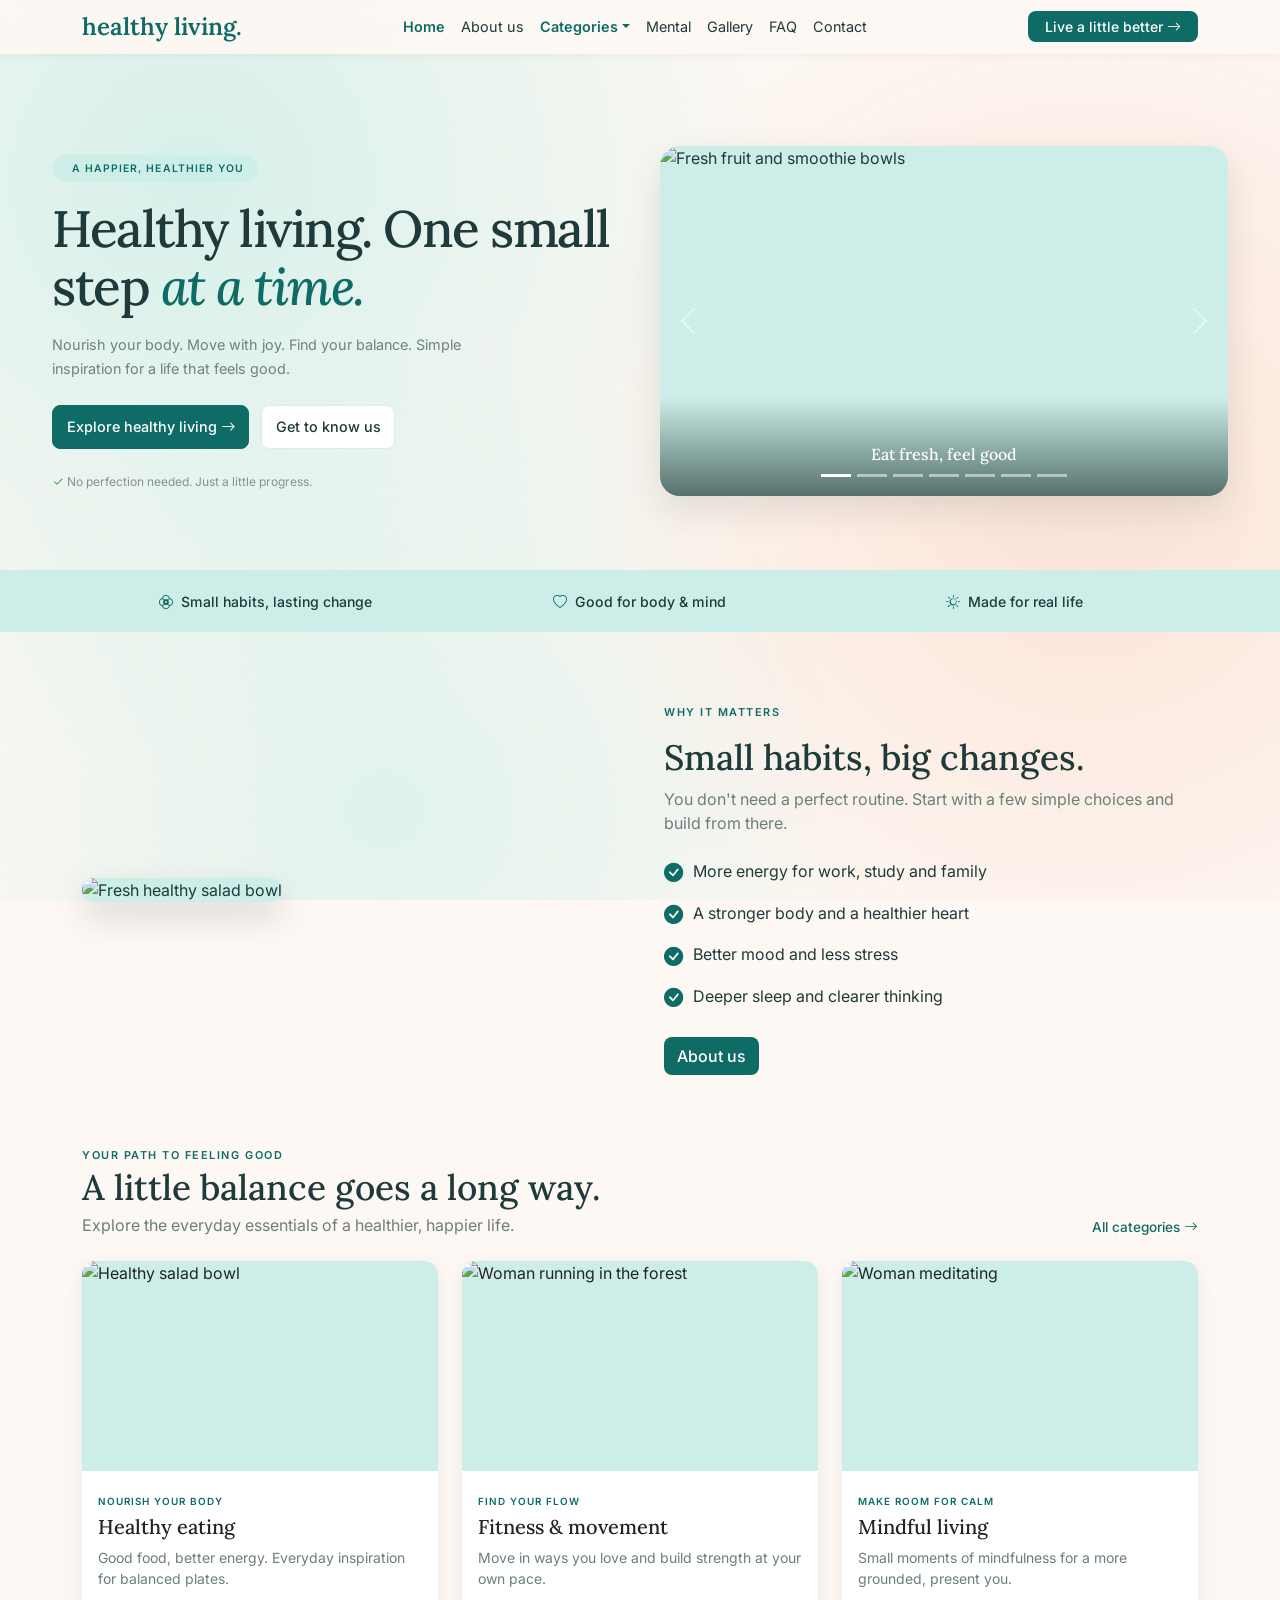
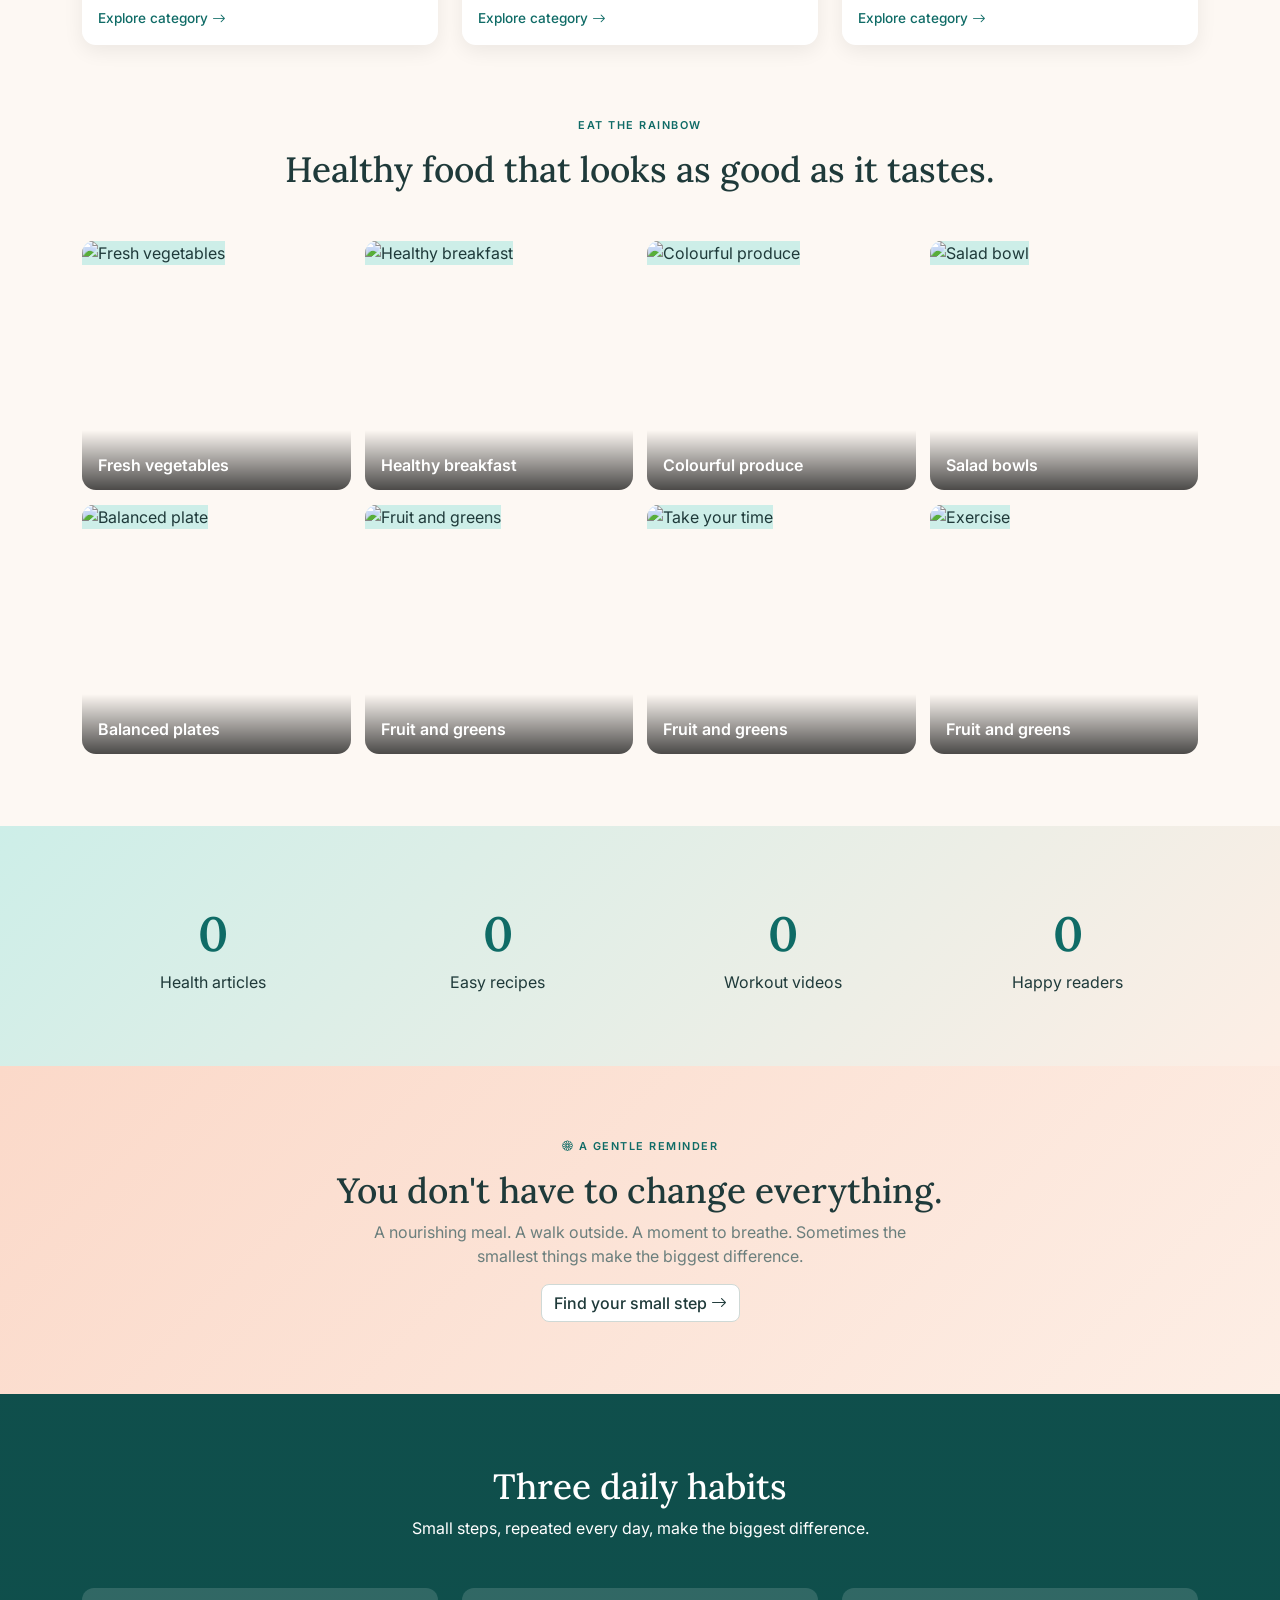
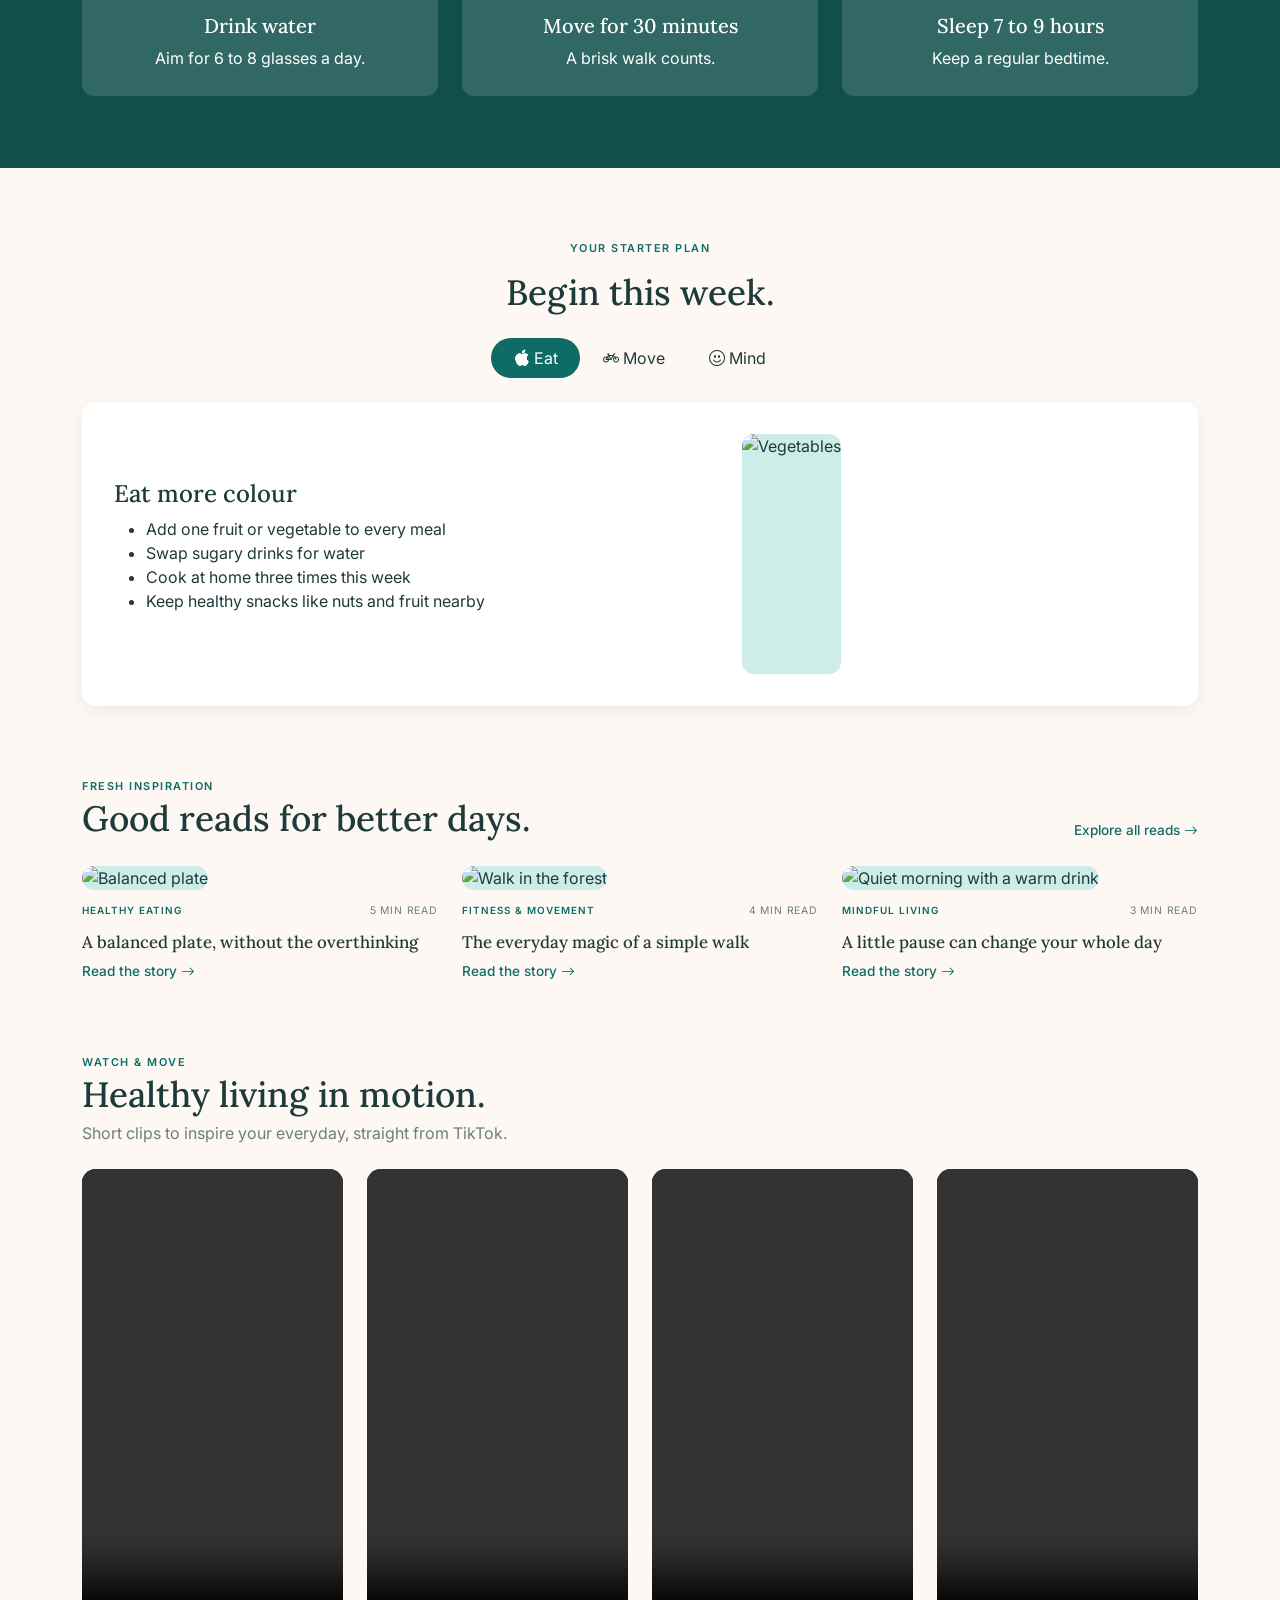
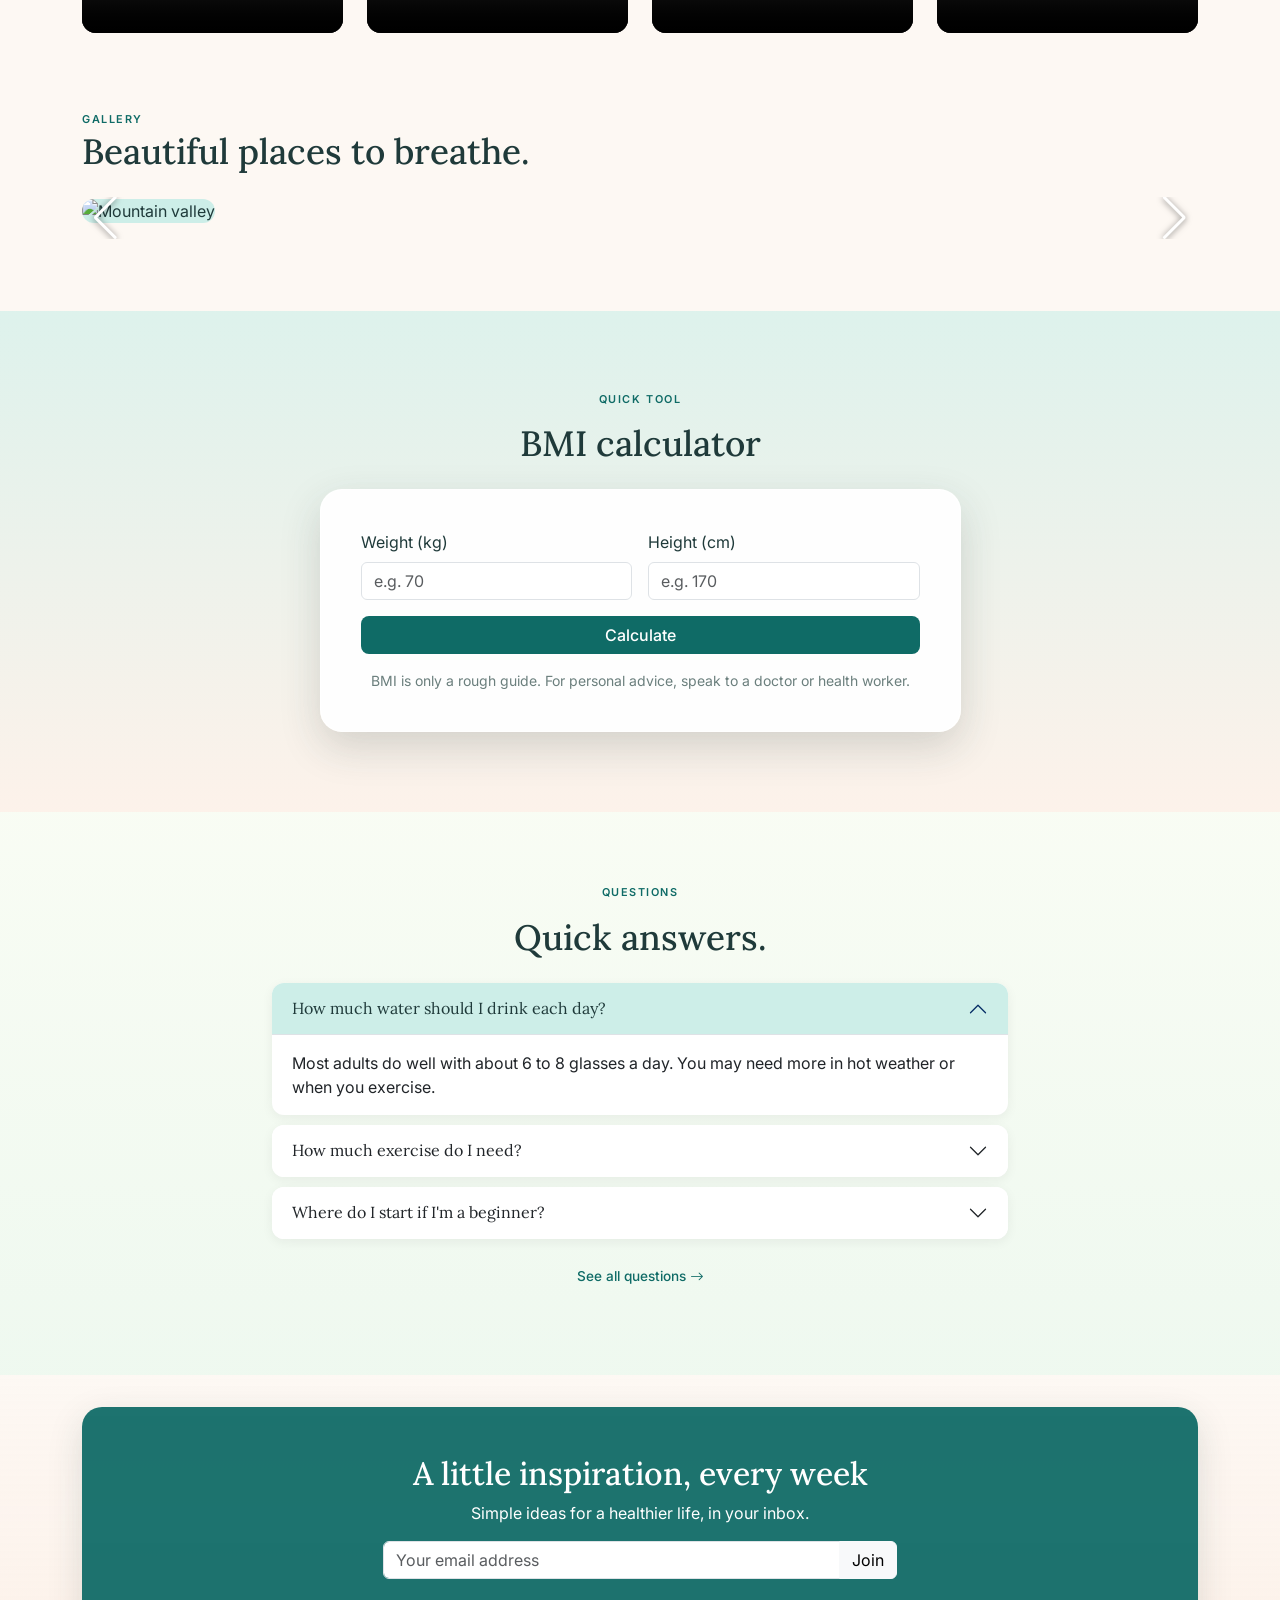
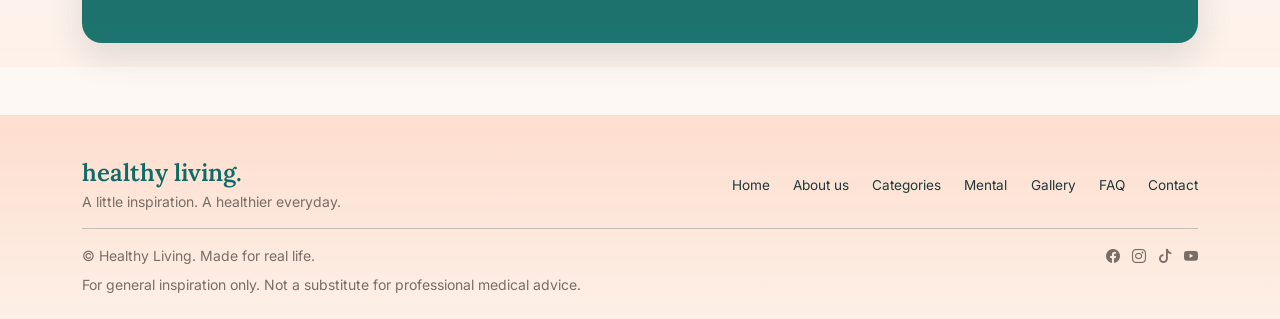
==== index.html @ b0c90068 "Add files via upload" ====
<!DOCTYPE html>
<html lang="en">
<head>
<title>Home | Healthy Living</title>

<link href="https://cdn.jsdelivr.net/npm/bootstrap@5.3.3/dist/css/bootstrap.min.css" rel="stylesheet">
<link href="https://cdn.jsdelivr.net/npm/bootstrap-icons@1.11.3/font/bootstrap-icons.min.css" rel="stylesheet">
<link href="https://cdnjs.cloudflare.com/ajax/libs/aos/2.3.4/aos.css" rel="stylesheet">
<link href="https://cdn.jsdelivr.net/npm/swiper@11/swiper-bundle.min.css" rel="stylesheet">
<link href="https://fonts.googleapis.com/css2?family=Lora:ital,wght@0,500;0,600;1,500&family=Inter:wght@400;500;600&display=swap" rel="stylesheet">

<style>
:root {
  --teal: #0f6b66;
  --teal-dark: #0a524e;
  --ink: #1f3a3a;
  --muted: #6b7f7d;
  --cream: #fdf8f3;
  --mint: #cdeee8;
  --peach: #fbd9c9;
  --peach-soft: #fdeee5;
}

html {
  scroll-behavior: smooth;
}

body {
  font-family: Inter, sans-serif;
  color: var(--ink);
  background: var(--cream);
  position: relative;
  isolation: isolate;
}

body::before {
  content: "";
  position: fixed;
  inset: 0;
  z-index: -1;
  background:
    radial-gradient(circle at 15% 20%, rgba(205,238,232,.8), transparent 45%),
    radial-gradient(circle at 85% 55%, rgba(251,217,201,.7), transparent 45%),
    radial-gradient(circle at 30% 90%, rgba(205,238,232,.6), transparent 40%);
}

h1, h2, h3, h4, h5, .brand {
  font-family: Lora, serif;
}

img {
  background: var(--mint);
}

.muted {
  color: var(--muted);
}

.brand {
  color: var(--teal);
  font-weight: 600;
  font-size: 1.5rem;
  text-decoration: none;
}

.eyebrow {
  text-transform: uppercase;
  letter-spacing: .14em;
  font-size: .68rem;
  color: var(--teal);
  font-weight: 600;
}

.btn-teal {
  background: var(--teal);
  color: #fff;
  border-radius: 8px;
  font-weight: 500;
}

.btn-teal:hover {
  background: var(--teal-dark);
  color: #fff;
}

.btn-ghost {
  background: #fff;
  border: 1px solid #cfd9d6;
  border-radius: 8px;
  color: var(--ink);
  font-weight: 500;
}

.btn-ghost:hover {
  background: var(--mint);
}

.more {
  color: var(--teal);
  font-size: .85rem;
  text-decoration: none;
  font-weight: 500;
}

.block {
  padding: 4.5rem 0;
}

.block-title {
  font-size: clamp(1.6rem, 3.5vw, 2.2rem);
  font-weight: 500;
}

.site-nav {
  background: rgba(253,248,243,.92);
  backdrop-filter: blur(8px);
  box-shadow: 0 1px 10px rgba(0,0,0,.05);
}

.site-nav .nav-link {
  color: var(--ink);
  font-size: .9rem;
}

.site-nav .nav-link:hover,
.site-nav .nav-link.active {
  color: var(--teal);
  font-weight: 600;
}

.hero {
  padding: 7.5rem 0 3rem;
  min-height: 570px;
  display: flex;
  align-items: center;
}

.hero .container {
  max-width: 1200px;
}

.hero .row {
  --bs-gutter-x: 2.5rem;
  align-items: center;
}

.hero h1 {
  font-size: clamp(2.5rem, 4.5vw, 3.2rem);
  font-weight: 500;
  line-height: 1.12;
  letter-spacing: -1.5px;
  margin: 1.15rem 0;
  color: var(--ink);
}

.hero h1 em {
  color: var(--teal);
  font-style: italic;
}

.hero .muted {
  max-width: 440px;
  font-size: .9rem;
  line-height: 1.65;
  color: #71817e;
}

.pill {
  display: inline-flex;
  align-items: center;
  gap: .4rem;
  padding: .35rem .85rem;
  border-radius: 30px;
  background: rgba(205,238,232,.9);
  color: var(--teal);
  font-size: .65rem;
  font-weight: 600;
  letter-spacing: .1em;
  text-transform: uppercase;
}

.hero .btn {
  font-size: .9rem;
  padding: .65rem .85rem;
}

.hero .btn-teal {
  background: var(--teal);
  border: 1px solid var(--teal);
}

.hero .btn-ghost {
  background: #fff;
  border: 1px solid #e3e8e5;
}

.promise {
  font-size: .75rem;
  color: #87938f;
}

.hero-slider {
  position: relative;
  width: 100%;
  border-radius: 20px;
  overflow: hidden;
  background: var(--mint);
  box-shadow: 0 14px 35px rgba(31,58,58,.12);
}

.hero-slider .carousel-item img {
  display: block;
  width: 100%;
  height: 350px;
  object-fit: cover;
}

.hero-slider .carousel-caption {
  left: 0;
  right: 0;
  bottom: 0;
  padding: 3rem 1rem 2rem;
  background: linear-gradient(to bottom, transparent, rgba(20,45,42,.65));
}

.hero-slider .carousel-caption h5 {
  font-family: Lora, serif;
  font-size: 1rem;
  color: #fff;
  margin: 0;
}

.hero-slider .carousel-indicators {
  margin-bottom: .55rem;
}

.hero-slider .carousel-control-prev,
.hero-slider .carousel-control-next {
  width: 10%;
}

.strip {
  background: var(--mint);
  padding: 1.2rem 0;
}

.strip i {
  color: var(--teal);
  margin-right: .5rem;
}

.strip span {
  font-size: .88rem;
  font-weight: 500;
}

.why-img {
  border-radius: 18px;
  width: 100%;
  height: 440px;
  object-fit: cover;
  box-shadow: 0 14px 34px rgba(0,0,0,.15);
}

.check li {
  list-style: none;
  margin-bottom: .8rem;
  display: flex;
  gap: .6rem;
}

.check i {
  color: var(--teal);
  font-size: 1.2rem;
}

.cat {
  background: #fff;
  border: 0;
  border-radius: 14px;
  overflow: hidden;
  box-shadow: 0 6px 20px rgba(0,0,0,.07);
  transition: transform .3s;
}

.cat:hover {
  transform: translateY(-6px);
}

.cat img {
  width: 100%;
  height: 210px;
  object-fit: cover;
}

.tag {
  color: var(--teal);
  text-transform: uppercase;
  font-size: .62rem;
  letter-spacing: .1em;
  font-weight: 600;
}

.food-grid {
  display: grid;
  grid-template-columns: repeat(auto-fill, minmax(250px, 1fr));
  gap: 14px;
}

.food {
  position: relative;
  border-radius: 14px;
  overflow: hidden;
  height: 250px;
}

.food img {
  width: 100%;
  height: 100%;
  object-fit: cover;
  transition: transform .5s;
}

.food:hover img {
  transform: scale(1.08);
}

.food span {
  position: absolute;
  left: 0;
  right: 0;
  bottom: 0;
  padding: 1.4rem 1rem .8rem;
  color: #fff;
  font-weight: 600;
  background: linear-gradient(transparent, rgba(0,0,0,.7));
}

.stats {
  background: linear-gradient(135deg, var(--mint), var(--peach-soft));
  background:linear-gradient(rgba(15,60,58,.6), rgba(15,60,58,.6)), 
  url("images/answers.jpg")center/cover/ no-repeat;
}

.stat-num {
  font-family: Lora, serif;
  font-size: 3rem;
  font-weight: 600;
  color: var(--teal);
}

.reminder {
  background: linear-gradient(135deg, var(--peach), var(--peach-soft));
  text-align: center;
  padding: 4.5rem 0;
  background:linear-gradient(rgba(15,60,58,.6), rgba(15,60,58,.6)), 
  url("images/answers.jpg")center/cover/ no-repeat;
}

.banner {
  background:
    linear-gradient(rgba(15,60,58,.6), rgba(15,60,58,.6)),
    url("images/dailyhabits.jpg")center/cover no-repeat;
  background-color: var(--teal);
  color: #fff;
  text-align: center;
}

.tip {
  background: rgba(255,255,255,.14);
  border-radius: 12px;
  padding: 1.6rem;
}

.tip i {
  font-size: 2rem;
  display: block;
  margin-bottom: .5rem;
}

.plan .nav-link {
  color: var(--ink);
  border-radius: 30px;
  padding: .5rem 1.4rem;
}

.plan .nav-link.active {
  background: var(--teal);
  color: #fff;
}

.plan-box {
  background: #fff;
  border-radius: 14px;
  padding: 2rem;
  box-shadow: 0 6px 20px rgba(0,0,0,.06);
}

.plan-img {
  width: 100%;
  height: 100%;
  min-height: 240px;
  object-fit: cover;
  border-radius: 12px;
}

.read img {
  width: 100%;
  height: 210px;
  object-fit: cover;
  border-radius: 12px;
}

.read h5 {
  font-size: 1.05rem;
  margin: .8rem 0 .4rem;
}

.read .meta {
  font-size: .65rem;
  text-transform: uppercase;
  letter-spacing: .08em;
  color: var(--muted);
  display: flex;
  justify-content: space-between;
  margin-top: .8rem;
}

.video-card video {
  width: 100%;
  border-radius: 14px;
  background: #000;
  aspect-ratio: 9/16;
  object-fit: cover;
}

.swiper-slide img {
  width: 100%;
  height: 300px;
  object-fit: cover;
  border-radius: 14px;
}

.swiper-pagination-bullet-active {
  background: var(--teal);
}

.swiper-button-next,
.swiper-button-prev {
  color: #fff;
  text-shadow: 0 1px 6px rgba(0,0,0,.5);
}

.calc {
  background:
    linear-gradient(
      rgba(205,238,232,.65),
      rgba(253,238,229,.65)
    ),
    url("images/calc.jpg")center/cover no-repeat;
  padding: 5rem 0;
}

.calc-card {
  background: rgba(255,255,255,.96);
  border: 1px solid rgba(255,255,255,.8);
  border-radius: 22px;
  padding: 2.5rem;
  box-shadow: 0 15px 40px rgba(31,58,58,.18);
}

#faq {
  background:
    linear-gradient(
      rgba(248,252,244,.91),
      rgba(237,248,239,.91)
    ),
   url("images/answers.jpg")center/cover no-repeat;
}

.accordion-button:not(.collapsed) {
  background: var(--mint);
  color: var(--ink);
}

.accordion-item {
  border: 0;
  margin-bottom: 10px;
  border-radius: 12px !important;
  overflow: hidden;
  box-shadow: 0 3px 12px rgba(0,0,0,.06);
}

#newsletter {
  padding-top: 2rem;
  padding-bottom: 2rem;
  background:
    linear-gradient(
      rgba(253,248,243,.55),
      rgba(253,238,229,.70)
    ),
   url("images/diet.jpg")center/cover no-repeat;
}

.news {
  background: rgba(15,107,102,.94);
  color: #fff;
  border-radius: 20px;
  padding: 3rem 2rem;
  text-align: center;
  box-shadow: 0 12px 35px rgba(31,58,58,.15);
}

.site-footer {
  background:
    linear-gradient(
      rgba(253,217,201,.88),
      rgba(253,238,229,.91)
    ),
  url("images/eat freshfeelgood.avif")center/cover no-repeat;
  padding: 2.5rem 0 1.5rem;
  margin-top: 3rem;
}

.foot-links a {
  margin-left: 1.2rem;
  color: var(--ink);
  text-decoration: none;
  font-size: .85rem;
}

.foot-links a:hover {
  color: var(--teal);
}

.foot-note {
  color: #7a6d66;
}

#topBtn {
  position: fixed;
  right: 20px;
  bottom: 20px;
  z-index: 99;
  width: 46px;
  height: 46px;
  border: 0;
  border-radius: 50%;
  background: var(--teal);
  color: #fff;
  font-size: 1.3rem;
  display: none;
  box-shadow: 0 4px 10px rgba(0,0,0,.3);
}

@media (max-width: 991.98px) {
  .hero {
    padding: 7rem 0 3rem;
    min-height: auto;
  }

  .hero h1 {
    font-size: clamp(2.3rem, 6vw, 3.1rem);
  }

  .hero-slider .carousel-item img {
    height: 350px;
  }
}

@media (max-width: 575.98px) {
  .hero {
    padding: 6.5rem 0 2.5rem;
  }

  .hero .row {
    --bs-gutter-x: 1.5rem;
  }

  .hero h1 {
    font-size: 2.35rem;
    letter-spacing: -1px;
  }

  .hero .btn {
    font-size: .82rem;
    margin-bottom: .5rem;
  }

  .hero-slider .carousel-item img {
    height: 270px;
  }

  .calc {
    padding: 3rem 0;
  }

  .calc-card {
    padding: 1.5rem;
  }

  .news {
    padding: 2rem 1rem;
  }

  .foot-links {
    margin-top: 1rem;
  }

  .foot-links a {
    margin-left: 0;
    margin-right: .9rem;
  }
}
</style>
</head>

<body>

<nav class="navbar navbar-expand-lg fixed-top site-nav">
  <div class="container">
    <a class="brand" href="index.html">healthy living.</a>

    <button class="navbar-toggler" type="button"
      data-bs-toggle="collapse" data-bs-target="#menu"
      aria-controls="menu" aria-expanded="false"
      aria-label="Toggle navigation">
      <span class="navbar-toggler-icon"></span>
    </button>

    <div class="collapse navbar-collapse" id="menu">
      <ul class="navbar-nav mx-auto align-items-lg-center">
        <li class="nav-item">
          <a class="nav-link active" href="index.html">Home</a>
        </li>

        <li class="nav-item">
          <a class="nav-link" href="about us.html">About us</a>
        </li>

        <li class="nav-item dropdown">
            <a class="nav-link dropdown-toggle active" href="#" data-bs-toggle="dropdown" aria-current="page">Categories</a>
            <ul class="dropdown-menu">
              <li><a class="dropdown-item" href="categories.html#eating">Healthy eating</a></li>
              <li><a class="dropdown-item" href="categories.html#fitness">Fitness &amp; movement</a></li>
              <li><a class="dropdown-item" href="categories.html#mindful">Mindful living</a></li>
              <li><a class="dropdown-item" href="categories.html#sleep">Better sleep</a></li>
            </ul>
          </li>
        <li class="nav-item"><a class="nav-link" href="mental.html">Mental</a></li>
        <li class="nav-item"><a class="nav-link" href="gallery.html">Gallery</a></li>
        <li class="nav-item"><a class="nav-link" href="faq.html">FAQ</a></li>
        <li class="nav-item"><a class="nav-link" href="contact.html">Contact</a></li>
      </ul>

      <a class="btn btn-teal btn-sm px-3" href="#plan">
        Live a little better <i class="bi bi-arrow-right"></i>
      </a>
    </div>
  </div>
</nav>

<main>

  <header class="hero">
    <div class="container">
      <div class="row align-items-center g-5">
        <div class="col-lg-6" data-aos="fade-right">
          <span class="pill"><i class="bi bi-leaf"></i> A happier, healthier you</span>
          <h1>Healthy living. One small step <em>at a time.</em></h1>
          <p class="muted mb-4">
            Nourish your body. Move with joy. Find your balance.
            Simple inspiration for a life that feels good.
          </p>
          <a href="#categories" class="btn btn-teal btn-lg me-2">
            Explore healthy living <i class="bi bi-arrow-right"></i>
          </a>
          <a href="about us.html" class="btn btn-ghost btn-lg">Get to know us</a>
          <p class="promise mt-4 mb-0">
            <i class="bi bi-check2 text-success"></i>
            No perfection needed. Just a little progress.
          </p>
        </div>

        <div class="col-lg-6" data-aos="fade-left">
          <div id="heroSlider"
            class="hero-slider carousel slide carousel-fade"
            data-bs-ride="carousel" data-bs-interval="4000">

            <div class="carousel-indicators">
              <button type="button" data-bs-target="#heroSlider" data-bs-slide-to="0" class="active" aria-label="Slide 1"></button>
              <button type="button" data-bs-target="#heroSlider" data-bs-slide-to="1" aria-label="Slide 2"></button>
              <button type="button" data-bs-target="#heroSlider" data-bs-slide-to="2" aria-label="Slide 3"></button>
              <button type="button" data-bs-target="#heroSlider" data-bs-slide-to="3" aria-label="Slide 4"></button>
              <button type="button" data-bs-target="#heroSlider" data-bs-slide-to="4" aria-label="Slide 5"></button>
              <button type="button" data-bs-target="#heroSlider" data-bs-slide-to="5" aria-label="Slide 6"></button>
              <button type="button" data-bs-target="#heroSlider" data-bs-slide-to="6" aria-label="Slide 7"></button>
            </div>

            <div class="carousel-inner">
              <div class="carousel-item active">
                <img src="images/eat.avif" alt="Fresh fruit and smoothie bowls">
                <div class="carousel-caption"><h5>Eat fresh, feel good</h5></div>
              </div>

              <div class="carousel-item">
                <img src="images/salad.jpg" alt="Healthy salad bowl">
                <div class="carousel-caption"><h5>Colourful, balanced plates</h5></div>
              </div>

              <div class="carousel-item">
                <img src="images/move withjoy.avif" alt="Running outdoors">
                <div class="carousel-caption"><h5>Move with joy</h5></div>
              </div>

              <div class="carousel-item">
                <img src="images/calmbody.avif" alt="Yoga and calm">
                <div class="carousel-caption"><h5>Calm body, calm mind</h5></div>
              </div>

              <div class="carousel-item">
                <img src="images/freshair.avif" alt="Mountains">
                <div class="carousel-caption"><h5>Fresh air, open space</h5></div>
              </div>

              <div class="carousel-item">
                <img src="images/qiuet.jpg" alt="Quiet forest">
                <div class="carousel-caption"><h5>Take a quiet walk</h5></div>
              </div>

              <div class="carousel-item">
                <img src="images/findyobalance.avif" alt="Lake and mountains">
                <div class="carousel-caption"><h5>Find your balance</h5></div>
              </div>
            </div>

            <button class="carousel-control-prev" type="button"
              data-bs-target="#heroSlider" data-bs-slide="prev"
              aria-label="Previous slide">
              <span class="carousel-control-prev-icon"></span>
            </button>

            <button class="carousel-control-next" type="button"
              data-bs-target="#heroSlider" data-bs-slide="next"
              aria-label="Next slide">
              <span class="carousel-control-next-icon"></span>
            </button>
          </div>
        </div>
      </div>
    </div>
  </header>

  <div class="strip">
    <div class="container">
      <div class="row text-center g-2">
        <div class="col-md-4"><span><i class="bi bi-flower2"></i>Small habits, lasting change</span></div>
        <div class="col-md-4"><span><i class="bi bi-heart"></i>Good for body &amp; mind</span></div>
        <div class="col-md-4"><span><i class="bi bi-brightness-high"></i>Made for real life</span></div>
      </div>
    </div>
  </div>

  <section class="block" id="why">
    <div class="container">
      <div class="row align-items-center g-5">
        <div class="col-lg-6" data-aos="fade-right">
          <img class="why-img"
            src="images/smallhab.avif"
            alt="Fresh healthy salad bowl">
        </div>

        <div class="col-lg-6" data-aos="fade-left">
          <p class="eyebrow">Why it matters</p>
          <h2 class="block-title">Small habits, big changes.</h2>
          <p class="muted mb-4">
            You don't need a perfect routine. Start with a few simple choices
            and build from there.
          </p>

          <ul class="check p-0">
            <li><i class="bi bi-check-circle-fill"></i><span>More energy for work, study and family</span></li>
            <li><i class="bi bi-check-circle-fill"></i><span>A stronger body and a healthier heart</span></li>
            <li><i class="bi bi-check-circle-fill"></i><span>Better mood and less stress</span></li>
            <li><i class="bi bi-check-circle-fill"></i><span>Deeper sleep and clearer thinking</span></li>
          </ul>

          <a href="about.html" class="btn btn-teal mt-2">About us</a>
        </div>
      </div>
    </div>
  </section>

  <section class="block pt-0" id="categories">
    <div class="container">
      <div class="d-flex justify-content-between align-items-end mb-4" data-aos="fade-up">
        <div>
          <p class="eyebrow mb-1">Your path to feeling good</p>
          <h2 class="block-title mb-1">A little balance goes a long way.</h2>
          <p class="muted mb-0">Explore the everyday essentials of a healthier, happier life.</p>
        </div>
        <a class="more d-none d-md-inline" href="nutrition.html">All categories <i class="bi bi-arrow-right"></i></a>
      </div>

      <div class="row g-4">
        <div class="col-md-6 col-lg-4" data-aos="fade-up">
          <div class="card cat h-100">
            <img src="images/soup.jpg" alt="Healthy salad bowl">
            <div class="card-body">
              <span class="tag">Nourish your body</span>
              <h5 class="mt-1">Healthy eating</h5>
              <p class="muted small">Good food, better energy. Everyday inspiration for balanced plates.</p>
              <a class="more" href="nutrition.html">Explore category <i class="bi bi-arrow-right"></i></a>
            </div>
          </div>
        </div>

        <div class="col-md-6 col-lg-4" data-aos="fade-up" data-aos-delay="120">
          <div class="card cat h-100">
            <img src="images/Fitness and movement.avif" alt="Woman running in the forest">
            <div class="card-body">
              <span class="tag">Find your flow</span>
              <h5 class="mt-1">Fitness &amp; movement</h5>
              <p class="muted small">Move in ways you love and build strength at your own pace.</p>
              <a class="more" href="fitness.html">Explore category <i class="bi bi-arrow-right"></i></a>
            </div>
          </div>
        </div>

        <div class="col-md-6 col-lg-4" data-aos="fade-up" data-aos-delay="240">
          <div class="card cat h-100">
            <img src="images/calmbody.avif" alt="Woman meditating">
            <div class="card-body">
              <span class="tag">Make room for calm</span>
              <h5 class="mt-1">Mindful living</h5>
              <p class="muted small">Small moments of mindfulness for a more grounded, present you.</p>
              <a class="more" href="mental.html">Explore category <i class="bi bi-arrow-right"></i></a>
            </div>
          </div>
        </div>
      </div>
    </div>
  </section>

  <section class="block pt-0" id="food">
    <div class="container">
      <div class="text-center mb-5" data-aos="fade-up">
        <p class="eyebrow">Eat the rainbow</p>
        <h2 class="block-title">Healthy food that looks as good as it tastes.</h2>
      </div>

      <div class="food-grid">
        <div class="food" data-aos="zoom-in">
          <img src="images/frshveg.avif" alt="Fresh vegetables">
          <span>Fresh vegetables</span>
        </div>

        <div class="food" data-aos="zoom-in" data-aos-delay="100">
          <img src="images/breakfast.avif" alt="Healthy breakfast">
          <span>Healthy breakfast</span>
        </div>

        <div class="food" data-aos="zoom-in" data-aos-delay="200">
          <img src="images/colourful.avif" alt="Colourful produce">
          <span>Colourful produce</span>
        </div>

        <div class="food" data-aos="zoom-in">
          <img src="images/salad.jpg" alt="Salad bowl">
          <span>Salad bowls</span>
        </div>

        <div class="food" data-aos="zoom-in" data-aos-delay="100">
          <img src="images/balanced plates.avif" alt="Balanced plate">
          <span>Balanced plates</span>
        </div>

        <div class="food" data-aos="zoom-in" data-aos-delay="200">
          <img src="images/fruit and greens.avif" alt="Fruit and greens">
          <span>Fruit and greens</span>
        </div>

         <div class="food" data-aos="zoom-in" data-aos-delay="200">
          <img src="images/lady.avif" alt="Take your time">
          <span>Fruit and greens</span>
        </div>

        <div class="food" data-aos="zoom-in" data-aos-delay="200">
          <img src="images/diet.jpg" alt="Exercise">
          <span>Fruit and greens</span>
        </div>

      </div>
    </div>
  </section>

  <section class="block stats" id="stats">
    <div class="container text-center">
      <div class="row g-4">
        <div class="col-6 col-md-3" data-aos="fade-up">
          <div class="stat-num" data-target="120">0</div>
          <p class="mb-0">Health articles</p>
        </div>

        <div class="col-6 col-md-3" data-aos="fade-up" data-aos-delay="100">
          <div class="stat-num" data-target="50">0</div>
          <p class="mb-0">Easy recipes</p>
        </div>

        <div class="col-6 col-md-3" data-aos="fade-up" data-aos-delay="200">
          <div class="stat-num" data-target="35">0</div>
          <p class="mb-0">Workout videos</p>
        </div>

        <div class="col-6 col-md-3" data-aos="fade-up" data-aos-delay="300">
          <div class="stat-num" data-target="10000">0</div>
          <p class="mb-0">Happy readers</p>
        </div>
      </div>
    </div>
  </section>

  <section class="reminder" id="reminder" data-aos="fade-up">
    <div class="container">
      <p class="eyebrow"><i class="bi bi-flower1"></i> A gentle reminder</p>
      <h2 class="block-title">You don't have to change everything.</h2>
      <p class="muted mx-auto" style="max-width:560px">
        A nourishing meal. A walk outside. A moment to breathe.
        Sometimes the smallest things make the biggest difference.
      </p>
      <a href="#plan" class="btn btn-ghost">Find your small step <i class="bi bi-arrow-right"></i></a>
    </div>
  </section>

  <section class="block banner" id="tips">
    <div class="container">
      <h2 class="block-title" data-aos="fade-up">Three daily habits</h2>
      <p class="mb-5" data-aos="fade-up">Small steps, repeated every day, make the biggest difference.</p>

      <div class="row g-4">
        <div class="col-md-4" data-aos="zoom-in">
          <div class="tip">
            
            <h5>Drink water</h5>
            <p class="mb-0">Aim for 6 to 8 glasses a day.</p>
          </div>
        </div>

        <div class="col-md-4" data-aos="zoom-in" data-aos-delay="120">
          <div class="tip">
          
            <h5>Move for 30 minutes</h5>
            <p class="mb-0">A brisk walk counts.</p>
          </div>
        </div>

        <div class="col-md-4" data-aos="zoom-in" data-aos-delay="240">
          <div class="tip">
           
            <h5>Sleep 7 to 9 hours</h5>
            <p class="mb-0">Keep a regular bedtime.</p>
          </div>
        </div>
      </div>
    </div>
  </section>

  <section class="block plan" id="plan">
    <div class="container">
      <div class="text-center mb-4" data-aos="fade-up">
        <p class="eyebrow">Your starter plan</p>
        <h2 class="block-title">Begin this week.</h2>
      </div>

      <ul class="nav nav-pills justify-content-center mb-4" role="tablist">
        <li class="nav-item" role="presentation">
          <button class="nav-link active" data-bs-toggle="pill" data-bs-target="#tab-eat" type="button" role="tab">
            <i class="bi bi-apple"></i> Eat
          </button>
        </li>
        <li class="nav-item" role="presentation">
          <button class="nav-link" data-bs-toggle="pill" data-bs-target="#tab-move" type="button" role="tab">
            <i class="bi bi-bicycle"></i> Move
          </button>
        </li>
        <li class="nav-item" role="presentation">
          <button class="nav-link" data-bs-toggle="pill" data-bs-target="#tab-mind" type="button" role="tab">
            <i class="bi bi-emoji-smile"></i> Mind
          </button>
        </li>
      </ul>

      <div class="tab-content" data-aos="fade-up">
        <div class="tab-pane fade show active" id="tab-eat" role="tabpanel">
          <div class="plan-box">
            <div class="row g-4 align-items-center">
              <div class="col-md-7">
                <h4>Eat more colour</h4>
                <ul>
                  <li>Add one fruit or vegetable to every meal</li>
                  <li>Swap sugary drinks for water</li>
                  <li>Cook at home three times this week</li>
                  <li>Keep healthy snacks like nuts and fruit nearby</li>
                </ul>
              </div>
              <div class="col-md-5">
                <img class="plan-img" src="images/mind.jpg" alt="Vegetables">
              </div>
            </div>
          </div>
        </div>

        <div class="tab-pane fade" id="tab-move" role="tabpanel">
          <div class="plan-box">
            <div class="row g-4 align-items-center">
              <div class="col-md-7">
                <h4>Move a little more</h4>
                <ul>
                  <li>Walk for 20 to 30 minutes each day</li>
                  <li>Take the stairs when you can</li>
                  <li>Stretch for five minutes in the morning</li>
                  <li>Try one home workout this week</li>
                </ul>
              </div>
              <div class="col-md-5">
                <img class="plan-img" src="images/move withjoy.avif" alt="Cycling">
              </div>
            </div>
          </div>
        </div>

        <div class="tab-pane fade" id="tab-mind" role="tabpanel">


          <div class="plan-box">
            <div class="row g-4 align-items-center">
              <div class="col-md-7">
                <h4>Look after your mind</h4>
                
                <ul>
                  <li>Take five slow, deep breaths when you feel stressed</li>
                  <li>Switch off screens an hour before bed</li>
                  <li>Spend time outside every day</li>
                  <li>Talk to a friend or family member regularly</li>
                </ul>
              </div>
              <div class="col-md-5">
                <img class="plan-img" src="images/m6.jpg" alt="Yoga">
              </div>
            </div>
          </div>
        </div>
      </div>
    </div>
  </section>

  <section class="block pt-0" id="reads">
    <div class="container">
      <div class="d-flex justify-content-between align-items-end mb-4" data-aos="fade-up">
        <div>
          <p class="eyebrow mb-1">Fresh inspiration</p>
          <h2 class="block-title mb-0">Good reads for better days.</h2>
        </div>
        <a class="more d-none d-md-inline" href="nutrition.html">Explore all reads <i class="bi bi-arrow-right"></i></a>
      </div>

      <div class="row g-4">
        <div class="col-md-4 read" data-aos="fade-up">
          <img src="images/balanced plates.avif" alt="Balanced plate">
          <div class="meta"><span class="tag">Healthy eating</span><span>5 min read</span></div>
          <h5>A balanced plate, without the overthinking</h5>
          <a class="more" href="nutrition.html">Read the story <i class="bi bi-arrow-right"></i></a>
        </div>

        <div class="col-md-4 read" data-aos="fade-up" data-aos-delay="120">
          <img src="images/Fitness and movement.avif" alt="Walk in the forest">
          <div class="meta"><span class="tag">Fitness &amp; movement</span><span>4 min read</span></div>
          <h5>The everyday magic of a simple walk</h5>
          <a class="more" href="fitness.html">Read the story <i class="bi bi-arrow-right"></i></a>
        </div>

        <div class="col-md-4 read" data-aos="fade-up" data-aos-delay="240">
          <img src="images/find.jpg" alt="Quiet morning with a warm drink">
          <div class="meta"><span class="tag">Mindful living</span><span>3 min read</span></div>
          <h5>A little pause can change your whole day</h5>
          <a class="more" href="mental.html">Read the story <i class="bi bi-arrow-right"></i></a>
        </div>
      </div>
    </div>
  </section>

  <section class="block pt-0" id="videos">
    <div class="container">
      <div class="mb-4" data-aos="fade-up">
        <p class="eyebrow mb-1">Watch &amp; move</p>
        <h2 class="block-title mb-1">Healthy living in motion.</h2>
        <p class="muted">Short clips to inspire your everyday, straight from TikTok.</p>
      </div>

      <div class="row g-4">
        <div class="col-8 col-md-4 col-lg-3 video-card" data-aos="fade-up">
          <video controls preload="metadata" src="videos/video1.mp4"></video>
        </div>
        <div class="col-8 col-md-4 col-lg-3 video-card" data-aos="fade-up" data-aos-delay="120">
          <video controls preload="metadata" src="videos/video2.mp4"></video>
        </div>
        <div class="col-8 col-md-4 col-lg-3 video-card" data-aos="fade-up" data-aos-delay="240">
          <video controls preload="metadata" src="videos/video3.mp4"></video>
        </div>
        <div class="col-8 col-md-4 col-lg-3 video-card" data-aos="fade-up" data-aos-delay="240">
          <video controls preload="metadata" src="videos/video7.mp4"></video>
        </div>
      </div>
    </div>
  </section>

  <section class="block pt-0" id="scenery">
    <div class="container">
      <div class="mb-4" data-aos="fade-up">
        <p class="eyebrow mb-1">Gallery</p>
        <h2 class="block-title">Beautiful places to breathe.</h2>
      </div>

      <div class="swiper sceneSwiper" data-aos="fade-up">
        <div class="swiper-wrapper">
          <div class="swiper-slide">
            <img src="images/s4.webp" alt="Mountain valley">
          </div>
          <div class="swiper-slide">
            <img src="images/sceenes1.avif" alt="Misty forest">
          </div>
          <div class="swiper-slide">
            <img src="images/s2.jpg" alt="Lake and mountains">
          </div>
          <div class="swiper-slide">
            <img src="images/s3.jpg" alt="Beach">
          </div>
          <div class="swiper-slide">
            <img src="images/s14.jpg" alt="Green fields">
            
          </div>
        </div>

        <div class="swiper-button-prev"></div>
        <div class="swiper-button-next"></div>
        <div class="swiper-pagination mt-3 position-relative"></div>
      </div>
    </div>
  </section>

  <section class="block calc" id="calculator">
    <div class="container">
      <div class="row justify-content-center">
        <div class="col-lg-7" data-aos="fade-up">
          <div class="text-center mb-4">
            <p class="eyebrow">Quick tool</p>
            <h2 class="block-title">BMI calculator</h2>
          </div>

          <div class="calc-card">
            <div class="row g-3">
              <div class="col-sm-6">
                <label class="form-label" for="weight">Weight (kg)</label>
                <input id="weight" type="number" min="1" step="any"
                  class="form-control" placeholder="e.g. 70">
              </div>

              <div class="col-sm-6">
                <label class="form-label" for="height">Height (cm)</label>
                <input id="height" type="number" min="1" step="any"
                  class="form-control" placeholder="e.g. 170">
              </div>
            </div>

            <button id="bmiBtn" class="btn btn-teal mt-3 w-100" type="button">
              Calculate
            </button>

            <p id="bmiResult" class="text-center mt-3 mb-1" aria-live="polite"></p>
            <p class="small muted text-center mb-0">
              BMI is only a rough guide. For personal advice, speak to a doctor or health worker.
            </p>
          </div>
        </div>
      </div>
    </div>
  </section>

  <section class="block" id="faq">
    <div class="container">
      <div class="row justify-content-center">
        <div class="col-lg-8" data-aos="fade-up">
          <div class="text-center mb-4">
            <p class="eyebrow">Questions</p>
            <h2 class="block-title">Quick answers.</h2>
          </div>

          <div class="accordion" id="faqList">
            <div class="accordion-item">
              <h2 class="accordion-header">
                <button class="accordion-button" type="button"
                  data-bs-toggle="collapse" data-bs-target="#q1"
                  aria-expanded="true" aria-controls="q1">
                  How much water should I drink each day?
                </button>
              </h2>
              <div id="q1" class="accordion-collapse collapse show" data-bs-parent="#faqList">
                <div class="accordion-body">
                  Most adults do well with about 6 to 8 glasses a day.
                  You may need more in hot weather or when you exercise.
                </div>
              </div>
            </div>

            <div class="accordion-item">
              <h2 class="accordion-header">
                <button class="accordion-button collapsed" type="button"
                  data-bs-toggle="collapse" data-bs-target="#q2"
                  aria-expanded="false" aria-controls="q2">
                  How much exercise do I need?
                </button>
              </h2>
              <div id="q2" class="accordion-collapse collapse" data-bs-parent="#faqList">
                <div class="accordion-body">
                  A common goal for adults is about 150 minutes of moderate activity a week,
                  such as brisk walking.
                </div>
              </div>
            </div>

            <div class="accordion-item">
              <h2 class="accordion-header">
                <button class="accordion-button collapsed" type="button"
                  data-bs-toggle="collapse" data-bs-target="#q3"
                  aria-expanded="false" aria-controls="q3">
                  Where do I start if I'm a beginner?
                </button>
              </h2>
              <div id="q3" class="accordion-collapse collapse" data-bs-parent="#faqList">
                <div class="accordion-body">
                  Pick one small habit, such as a daily walk or an extra vegetable at dinner.
                  Do it for two weeks, then add another.
                </div>
              </div>
            </div>
          </div>

          <p class="text-center mt-4">
            <a class="more" href="faq.html">See all questions <i class="bi bi-arrow-right"></i></a>
          </p>
        </div>
      </div>
    </div>
  </section>

  <section class="pb-4" id="newsletter">
    <div class="container" data-aos="zoom-in">
      <div class="news">
        <h2>A little inspiration, every week</h2>
        <p>Simple ideas for a healthier life, in your inbox.</p>

        <div class="row justify-content-center">
          <div class="col-md-6">
            <div class="input-group">
              <input id="email" type="email" class="form-control"
                placeholder="Your email address" aria-label="Your email address">
              <button id="joinBtn" class="btn btn-light" type="button">Join</button>
            </div>
            <p id="joinMsg" class="mt-3 mb-0" aria-live="polite"></p>
          </div>
        </div>
      </div>
    </div>
  </section>

</main>

<footer class="site-footer">
  <div class="container">
    <div class="d-flex flex-wrap justify-content-between align-items-center">
      <div>
        <a class="brand" href="index.html">healthy living.</a>
        <p class="small foot-note mb-0">A little inspiration. A healthier everyday.</p>
      </div>

      <div class="foot-links">
        <a href="index.html">Home</a>
        <a href="about us.html">About us</a>
        <a href="categories.html">Categories</a>
        <a href="mental.html">Mental</a>
        <a href="gallery.html">Gallery</a>
        <a href="faq.html">FAQ</a>
        <a href="contact.html">Contact</a>
      </div>
    </div>

    <hr>

    <div class="d-flex flex-wrap justify-content-between foot-note small">
      <span>&copy; <span id="year"></span> Healthy Living. Made for real life.</span>
      <span>
        <i class="bi bi-facebook me-2"></i>
        <i class="bi bi-instagram me-2"></i>
        <i class="bi bi-tiktok me-2"></i>
        <i class="bi bi-youtube"></i>
      </span>
    </div>

    <p class="small foot-note mt-2 mb-0">
      For general inspiration only. Not a substitute for professional medical advice.
    </p>
  </div>
</footer>

<button id="topBtn" title="Back to top" aria-label="Back to top" type="button">
  <i class="bi bi-arrow-up"></i>
</button>

<script src="https://cdn.jsdelivr.net/npm/bootstrap@5.3.3/dist/js/bootstrap.bundle.min.js"></script>
<script src="https://cdnjs.cloudflare.com/ajax/libs/aos/2.3.4/aos.js"></script>
<script src="https://cdn.jsdelivr.net/npm/swiper@11/swiper-bundle.min.js"></script>

<script>
  AOS.init({
    duration: 800,
    once: true
  });

  new Swiper(".sceneSwiper", {
    slidesPerView: 1,
    spaceBetween: 16,
    loop: true,
    autoplay: {
      delay: 3500,
      disableOnInteraction: false
    },
    pagination: {
      el: ".swiper-pagination",
      clickable: true
    },
    navigation: {
      nextEl: ".swiper-button-next",
      prevEl: ".swiper-button-prev"
    },
    breakpoints: {
      768: {
        slidesPerView: 2
      },
      1100: {
        slidesPerView: 3
      }
    }
  });

  const counterObserver = new IntersectionObserver(function (entries) {
    entries.forEach(function (entry) {
      if (!entry.isIntersecting) return;

      const el = entry.target;
      const target = Number(el.dataset.target);
      let current = 0;
      const step = Math.max(1, Math.ceil(target / 80));

      const timer = setInterval(function () {
        current += step;

        if (current >= target) {
          current = target;
          clearInterval(timer);
        }

        el.textContent = current.toLocaleString();
      }, 20);

      counterObserver.unobserve(el);
    });
  }, {
    threshold: 0.5
  });

  document.querySelectorAll(".stat-num").forEach(function (number) {
    counterObserver.observe(number);
  });

  document.getElementById("bmiBtn").addEventListener("click", function () {
    const weight = parseFloat(document.getElementById("weight").value);
    const heightCm = parseFloat(document.getElementById("height").value);
    const result = document.getElementById("bmiResult");

    if (
      !Number.isFinite(weight) ||
      !Number.isFinite(heightCm) ||
      weight <= 0 ||
      heightCm <= 0
    ) {
      result.textContent = "Please enter a valid weight and height.";
      return;
    }

    const heightMetres = heightCm / 100;
    const bmi = weight / (heightMetres * heightMetres);

    let category = "in the healthy range";

    if (bmi < 18.5) {
      category = "below the healthy range";
    } else if (bmi < 25) {
      category = "in the healthy range";
    } else if (bmi < 30) {
      category = "above the healthy range";
    } else {
      category = "well above the healthy range";
    }

    result.textContent = "";

    const prefix = document.createTextNode("Your BMI is ");
    const value = document.createElement("strong");
    value.textContent = bmi.toFixed(1);
    const suffix = document.createTextNode(", which is " + category + ".");

    result.append(prefix, value, suffix);
  });

  document.getElementById("joinBtn").addEventListener("click", function () {
    const email = document.getElementById("email").value.trim();
    const validEmail = /^[^\s@]+@[^\s@]+\.[^\s@]+$/.test(email);
    const message = document.getElementById("joinMsg");

    message.textContent = validEmail
      ? "Thank you for joining!"
      : "Please enter a valid email address.";
  });

  const topBtn = document.getElementById("topBtn");

  window.addEventListener("scroll", function () {
    topBtn.style.display = window.scrollY > 400 ? "block" : "none";
  });

  topBtn.addEventListener("click", function () {
    window.scrollTo({
      top: 0,
      behavior: "smooth"
    });
  });

  document.getElementById("year").textContent = new Date().getFullYear();
</script>

</body>
</html>
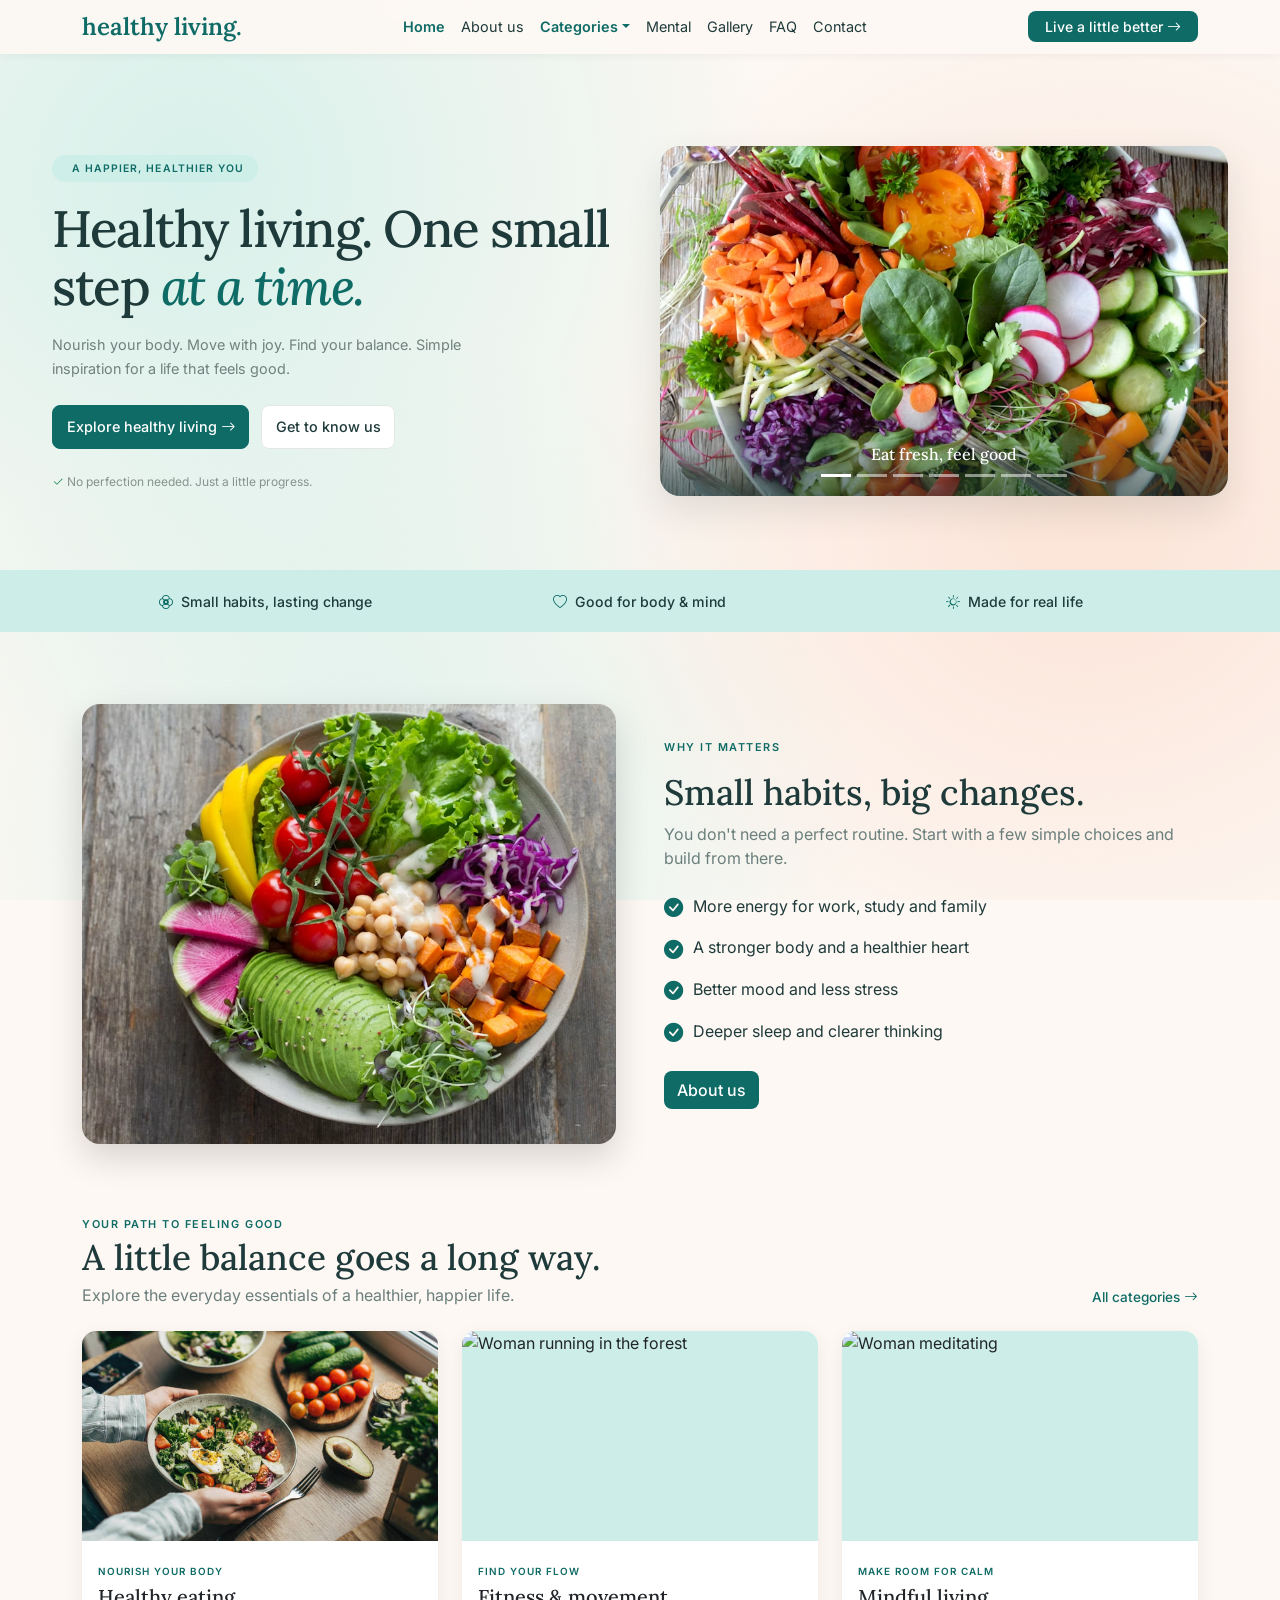
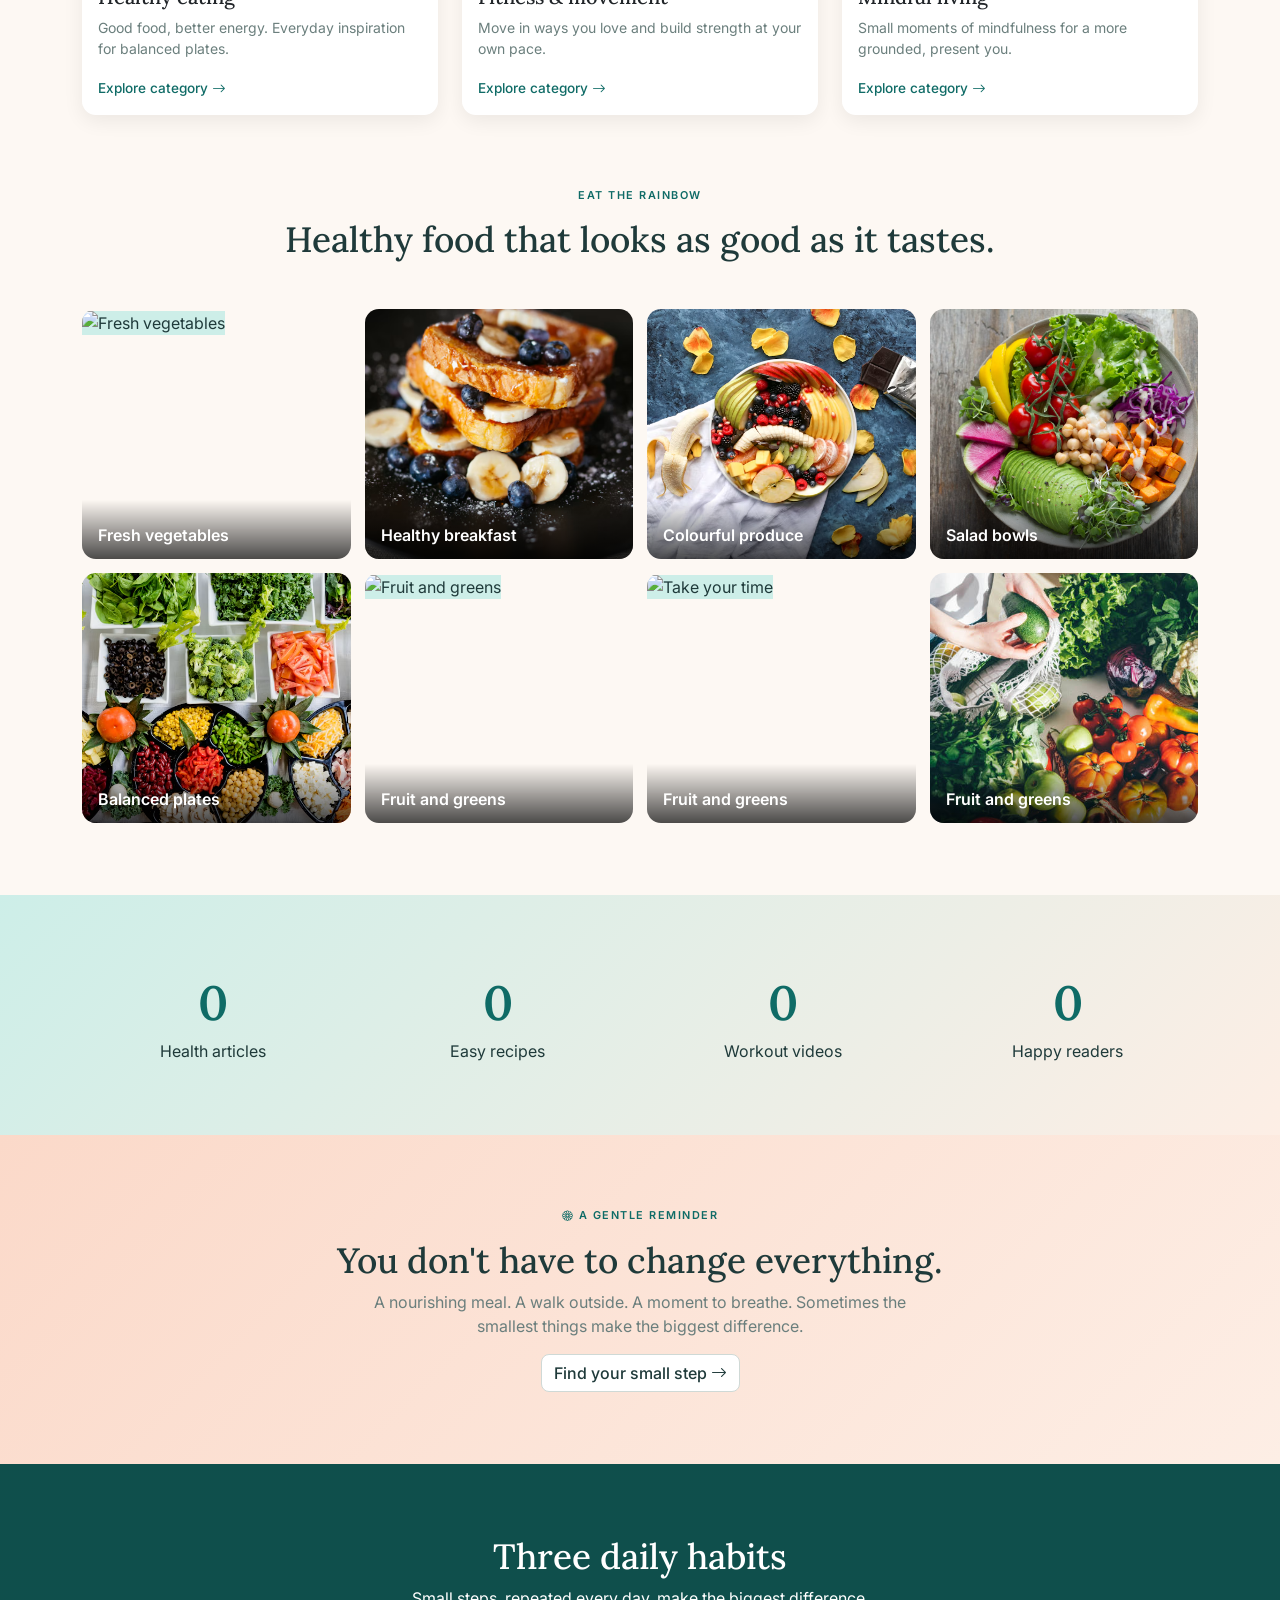
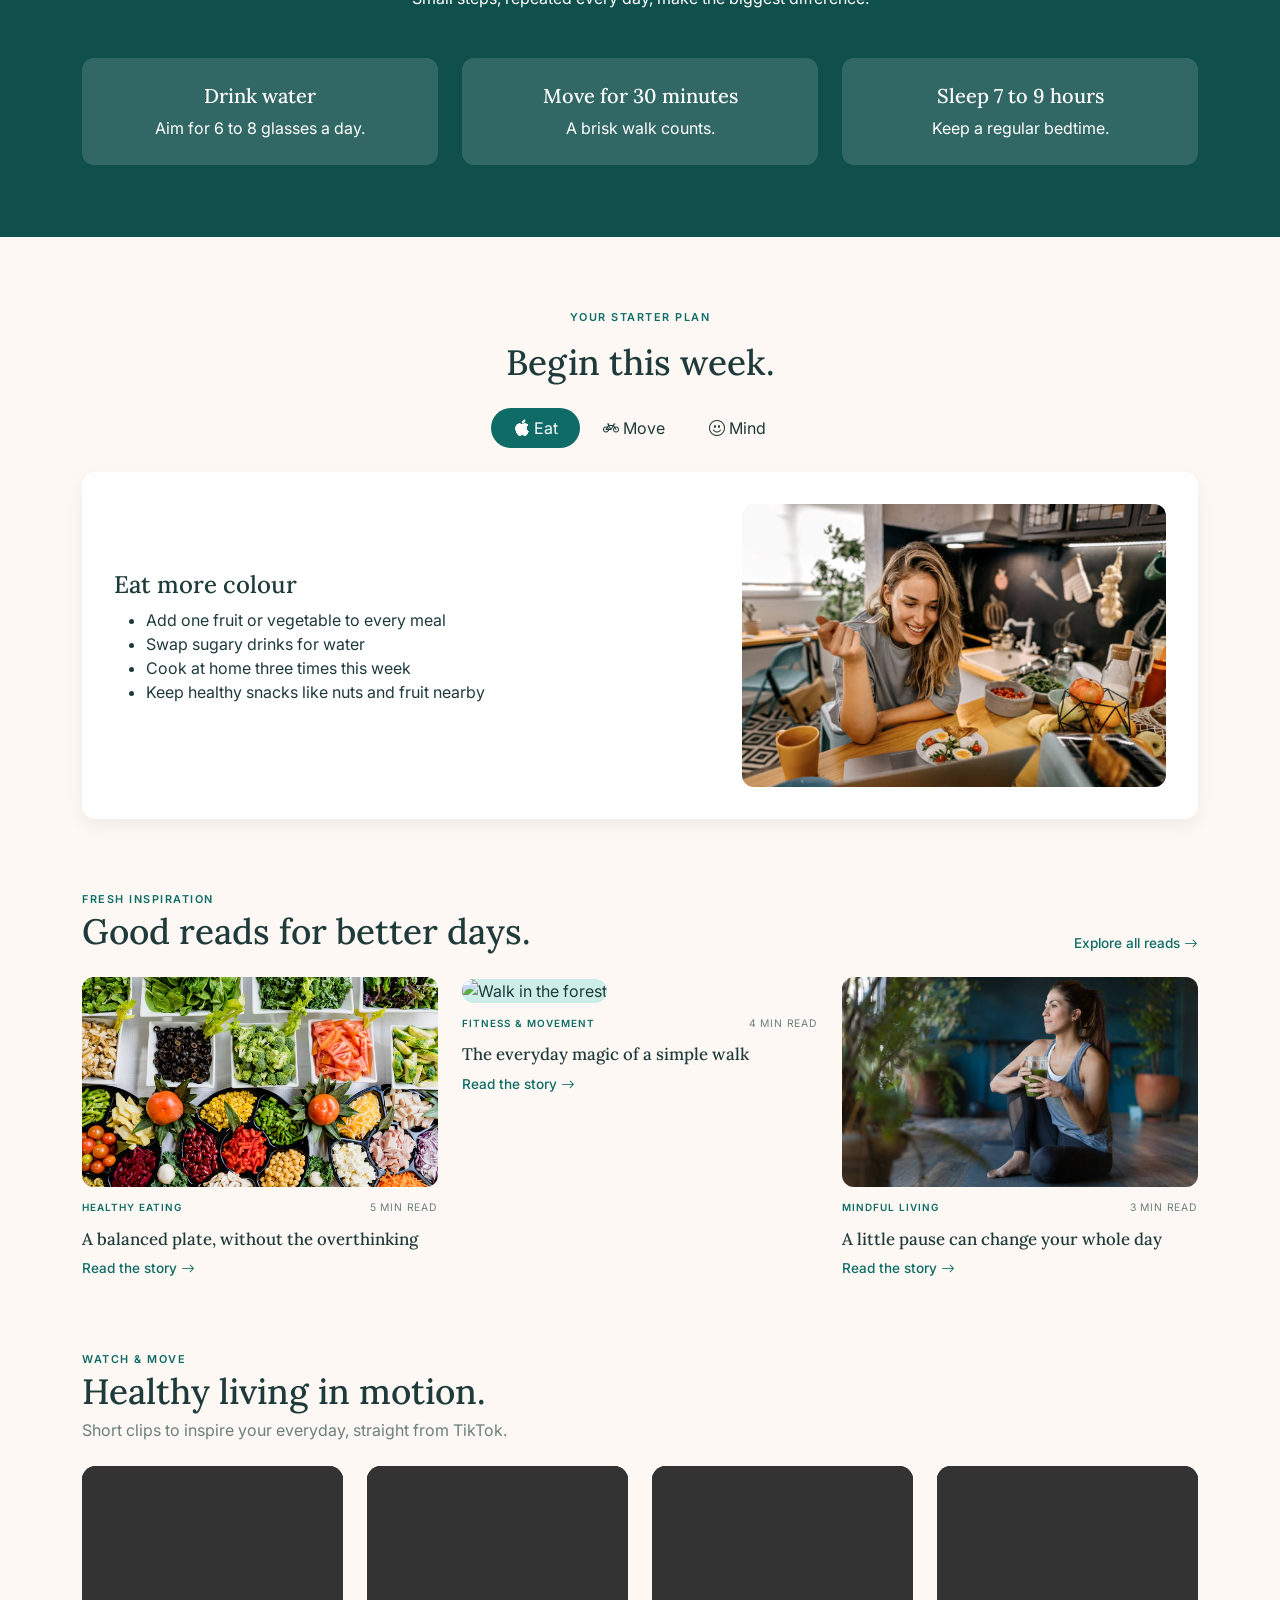
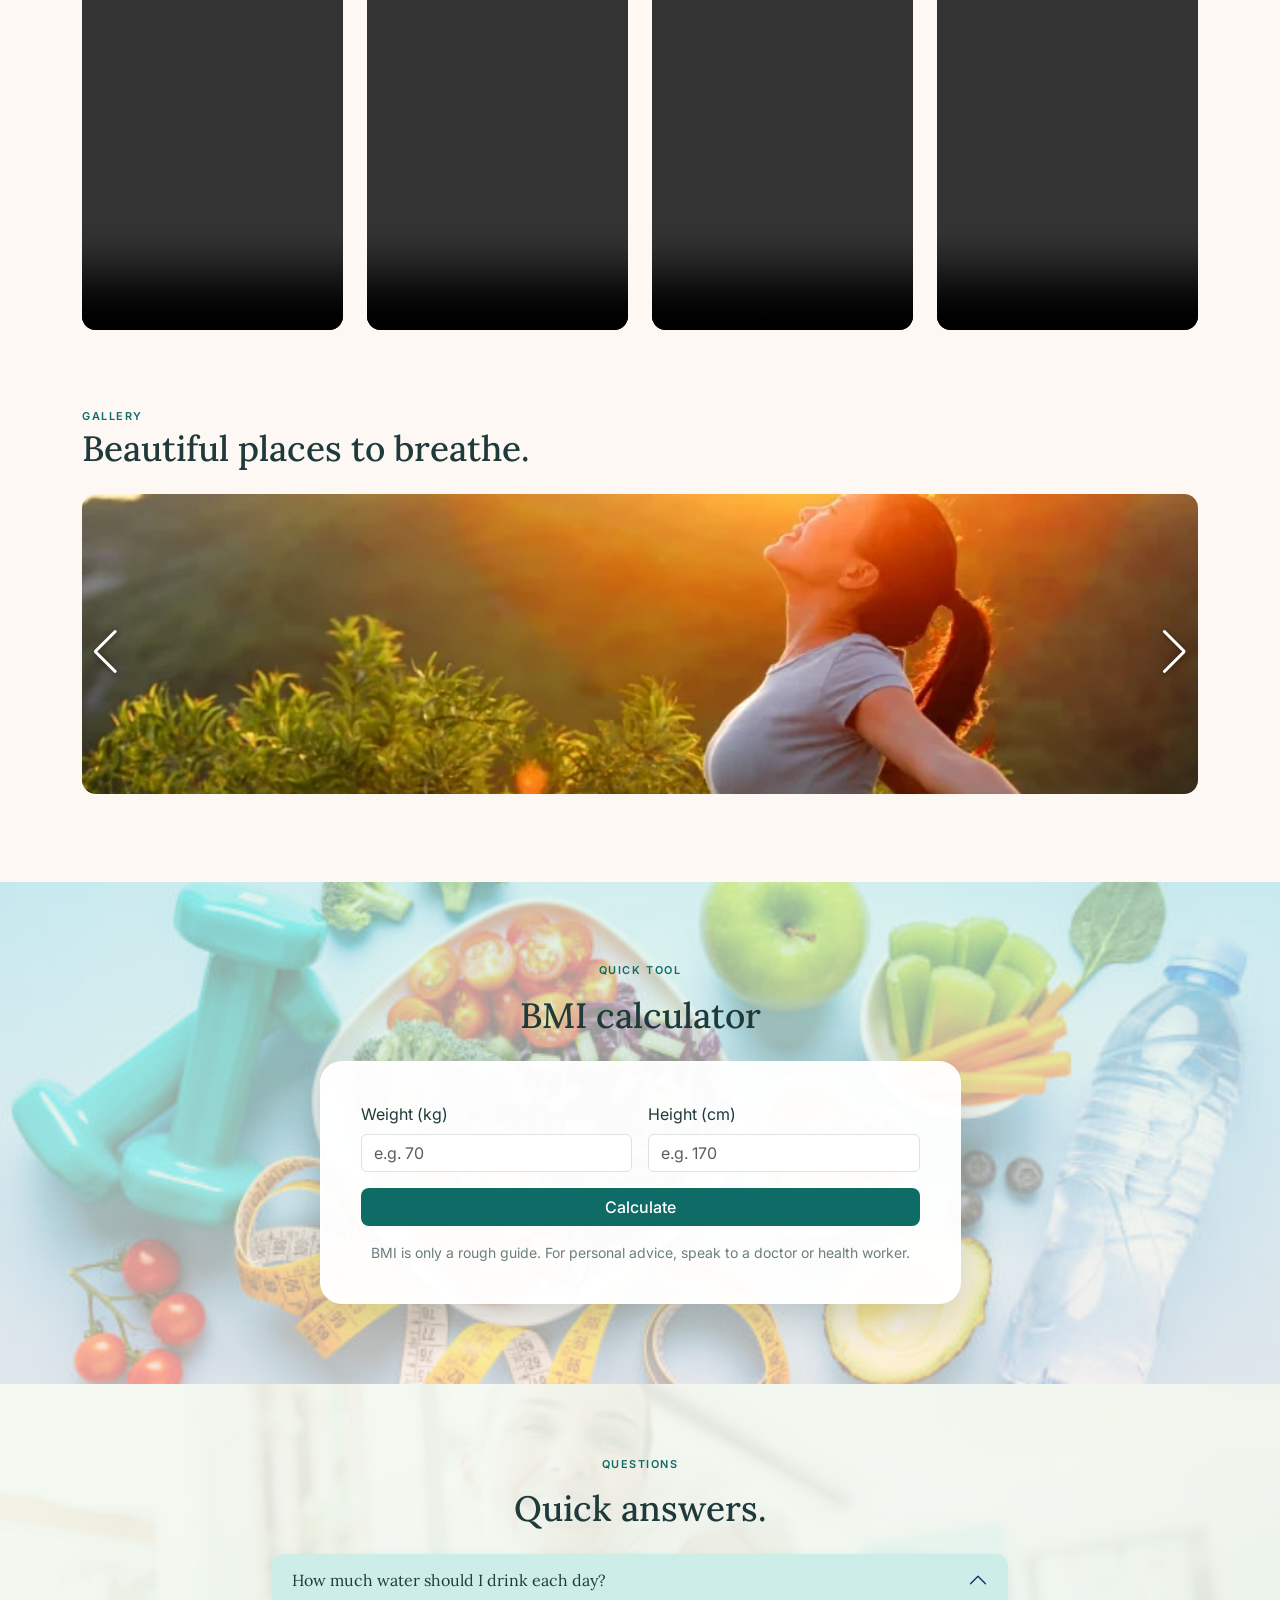
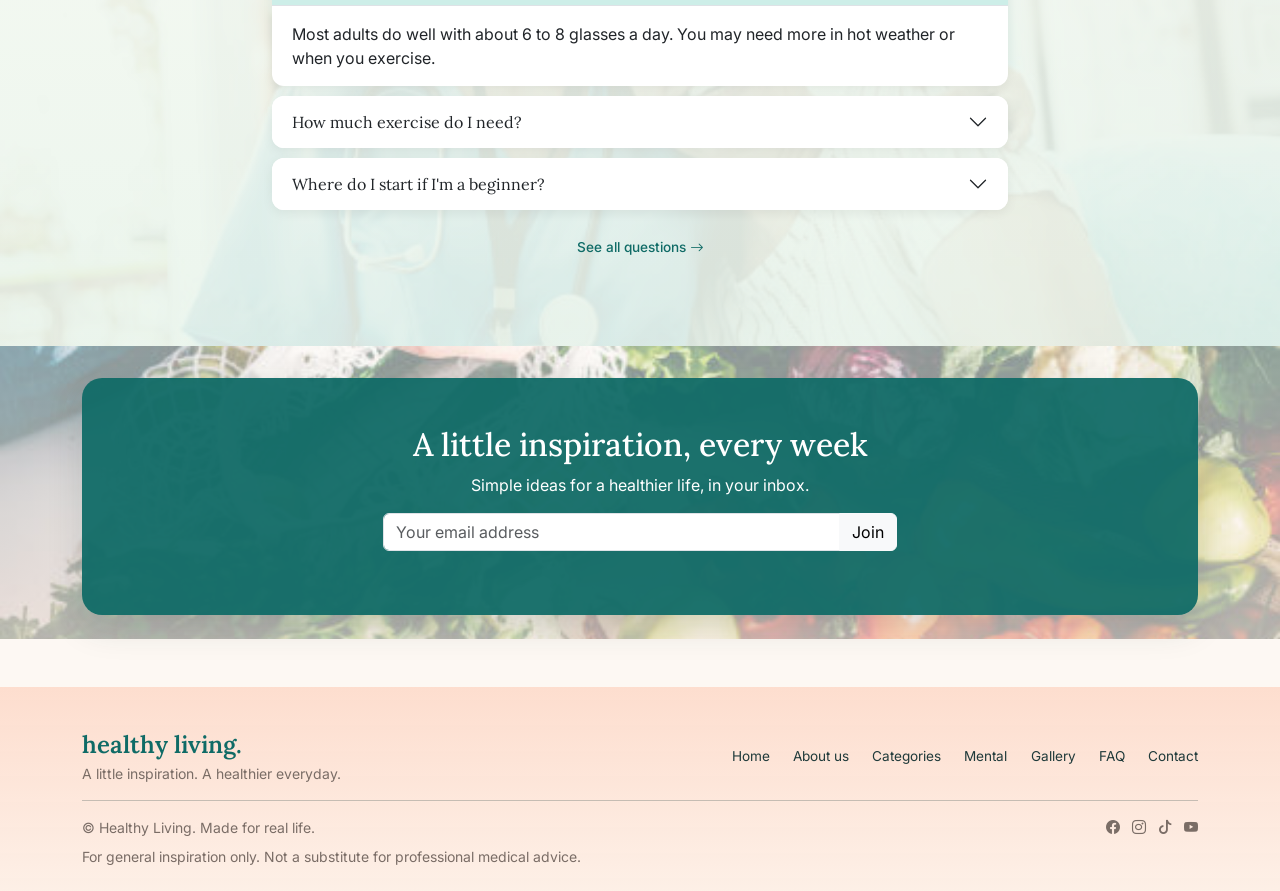
==== commit 76ad6109: "Rename video file references to uppercase" ====
--- a/index.html
+++ b/index.html
@@ -1099,10 +1099,10 @@
 
       <div class="row g-4">
         <div class="col-8 col-md-4 col-lg-3 video-card" data-aos="fade-up">
-          <video controls preload="metadata" src="videos/video1.mp4"></video>
+          <video controls preload="metadata" src="videos/VIDEO1.mp4"></video>
         </div>
         <div class="col-8 col-md-4 col-lg-3 video-card" data-aos="fade-up" data-aos-delay="120">
-          <video controls preload="metadata" src="videos/video2.mp4"></video>
+          <video controls preload="metadata" src="videos/VIDEO2.mp4"></video>
         </div>
         <div class="col-8 col-md-4 col-lg-3 video-card" data-aos="fade-up" data-aos-delay="240">
           <video controls preload="metadata" src="videos/video3.mp4"></video>
@@ -1449,4 +1449,4 @@
 </script>
 
 </body>
-</html>+</html>
